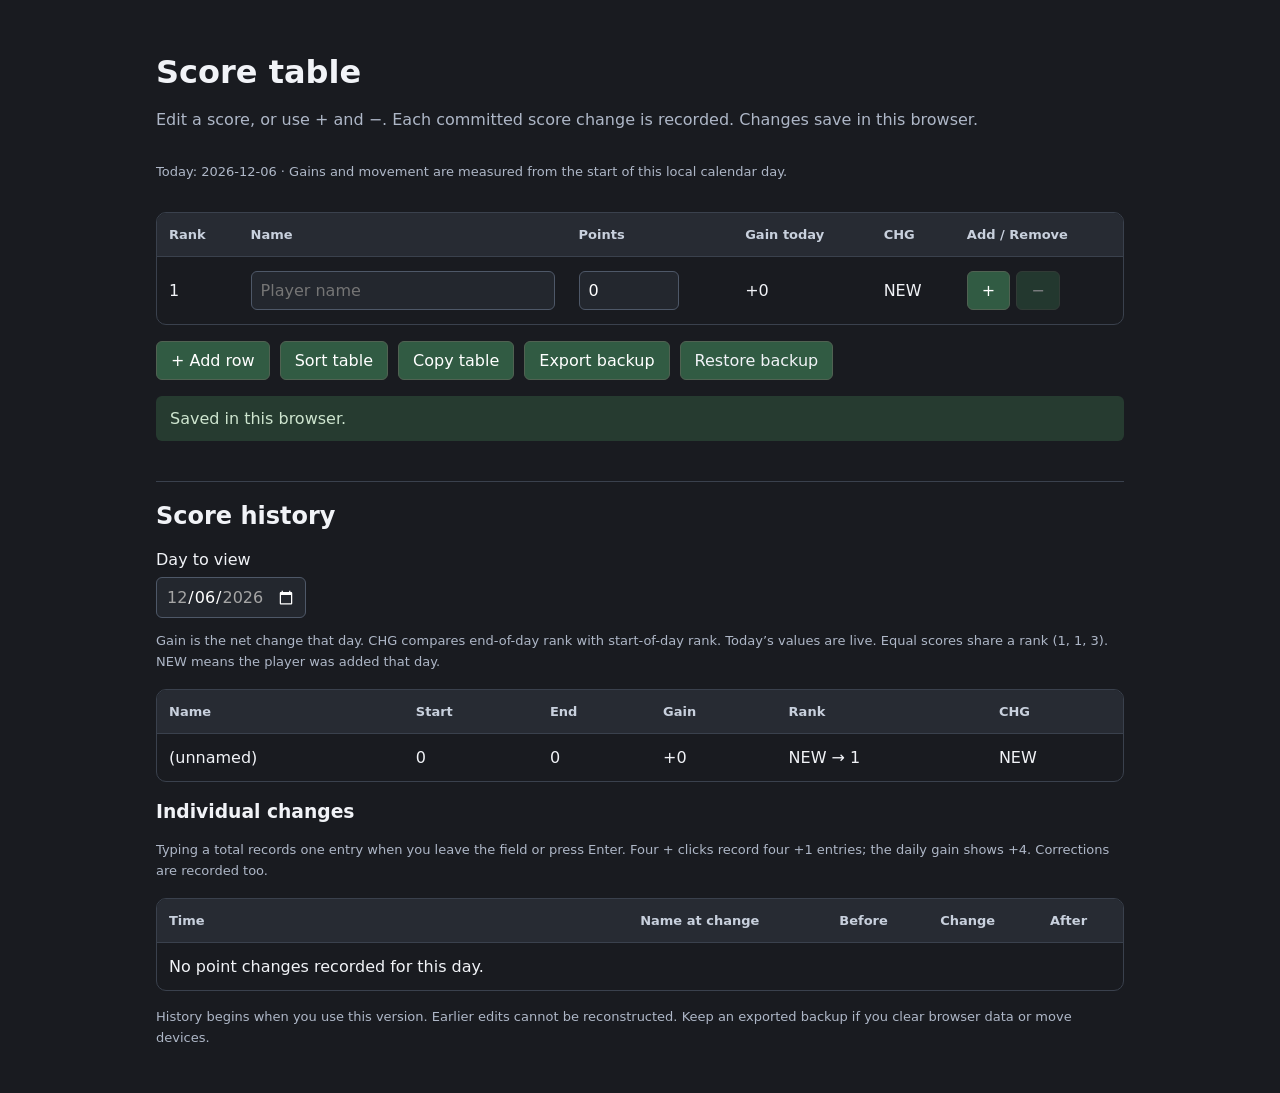
==== format.html @ 57ba02fc "add formatting site." ====
<!DOCTYPE html>
<html lang="en">
<head>
    <meta charset="UTF-8">
    <meta name="viewport" content="width=device-width, initial-scale=1">
    <title>Score table</title>
    <link rel="stylesheet" href="./css/format.css">
    <script src="./js/format.js" defer></script>
</head>
<body class="content">
<h1>Score table</h1>
<p>Edit a score, or use + and −. Each committed score change is recorded. Changes save in this browser.</p>
<p id="dayInfo" class="help"></p>
<div class="table-wrapper">
    <table>
        <thead><tr><th scope="col">Rank</th><th scope="col">Name</th><th scope="col">Points</th><th scope="col">Gain today</th><th scope="col">CHG</th><th scope="col">Add / Remove</th></tr></thead>
        <tbody id="tableData"></tbody>
    </table>
</div>
<div class="actions">
    <button id="addRow" type="button">+ Add row</button>
    <button id="sortTable" type="button">Sort table</button>
    <button id="copyTable" type="button">Copy table</button>
    <button id="exportData" type="button">Export backup</button>
    <label class="file-button">Restore backup<input type="file" id="importData" accept="application/json,.json"></label>
</div>
<p id="message" class="message" role="status" aria-live="polite" hidden></p>
<div id="copyFallback" hidden><label for="copyOutput">Select and copy this table:</label><textarea id="copyOutput" rows="10" readonly></textarea></div>
<section class="history-section">
    <h2>Score history</h2>
    <label for="historyDate">Day to view</label>
    <input type="date" id="historyDate">
    <p class="help">Gain is the net change that day. CHG compares end-of-day rank with start-of-day rank. Today’s values are live. Equal scores share a rank (1, 1, 3). NEW means the player was added that day.</p>
    <div class="table-wrapper"><table><thead><tr><th>Name</th><th>Start</th><th>End</th><th>Gain</th><th>Rank</th><th>CHG</th></tr></thead><tbody id="dailyHistory"></tbody></table></div>
    <h3>Individual changes</h3>
    <p class="help">Typing a total records one entry when you leave the field or press Enter. Four + clicks record four +1 entries; the daily gain shows +4. Corrections are recorded too.</p>
    <div class="table-wrapper"><table><thead><tr><th>Time</th><th>Name at change</th><th>Before</th><th>Change</th><th>After</th></tr></thead><tbody id="eventHistory"></tbody></table></div>
    <p class="help">History begins when you use this version. Earlier edits cannot be reconstructed. Keep an exported backup if you clear browser data or move devices.</p>
</section>
</body>
</html>
---- css/format.css ----
* {
    box-sizing: border-box;
}

body {
    margin: 0;
    padding: 32px 16px;
    background: #191b20;
    color: #f1f3f7;
    font-family: system-ui, sans-serif;
}

.content {
    display: flex;
    flex-direction: column;
    width: 100%;
    max-width: 720px;
    margin: auto;
    align-items: stretch;
}

h1 {
    margin-bottom: 0;
}

p {
    color: #aeb7c7;
    line-height: 1.6;
}

.table-wrapper {
    width: 100%;
    overflow-x: auto;
    margin: 16px 0;
    border: 1px solid #3a414d;
    border-radius: 10px;
}

table {
    border-collapse: collapse;
    width: 100%;
}

th, td {
    padding: 14px 12px;
    text-align: left;
    border-bottom: 1px solid #3a414d;
}

tr:last-child td {
    border-bottom: none;
}

th {
    background: #272b33;
    font-size: 13px;
    color: #c8d0dd;
}

input, button {
    font: inherit;
}

input {
    width: 100%;
    min-width: 90px;
    padding: 9px;
    border: 1px solid #4e5868;
    border-radius: 6px;
    background: #23272e;
    color: white;
}

.points-input {
    width: 100px;
    min-width: 70px;
}

.actions{
    display: flex;
    flex-direction: row;
    justify-content: center;
    gap: 30px;
}

button {
    cursor: pointer;
    border: 1px solid #506252;
    border-radius: 6px;
    padding: 9px 14px;
    background: #315b43;
    color: white;
}

button:hover {
    background: #407655;
}

button:disabled {
    opacity: .45;
    cursor: not-allowed;
}

input:focus-visible, button:focus-visible {
    outline: 2px solid #b7d3a9;
    outline-offset: 3px;
}

.add_remove {
    white-space: nowrap;
}

.add_remove button {
    min-width: 40px;
    margin-right: 6px;
}

.add_remove button:last-child {
    margin-right: 0;
}

#addRow {
    align-self: flex-start;
}

.message {
    padding: 10px 14px;
    border-radius: 6px;
    background: #263b30;
    color: #cee5cf;
}

.message.error {
    background: #4b3030;
    color: #ffd5d5;
}

@media (max-width: 480px) {
    th, td {
        padding: 10px 6px;
    }

    .points-input {
        width: 75px;
    }

    .add_remove button {
        padding: 8px;
        min-width: 32px;
    }
}

/* History and ranking additions; keep the original table style. */
.content { max-width: 1000px; }
.actions { gap: 10px; flex-wrap: wrap; justify-content: flex-start; }
.help { font-size: 13px; }
.rank, .gain, .movement { white-space: nowrap; font-variant-numeric: tabular-nums; }
.up { color: #a7e7b3; }
.down { color: #ffb1ad; }
.history-section { margin-top: 24px; border-top: 1px solid #3a414d; }
#historyDate { display: block; width: auto; margin-top: 8px; color-scheme: dark; }
textarea { display: block; width: 100%; margin-top: 10px; padding: 12px; background: #23272e; color: white; border: 1px solid #4e5868; border-radius: 6px; resize: vertical; }
.file-button { display: inline-flex; align-items: center; padding: 9px 14px; border: 1px solid #506252; border-radius: 6px; background: #315b43; cursor: pointer; }
.file-button input { width: 1px; min-width: 0; height: 1px; opacity: 0; position: absolute; }
.file-button:focus-within { outline: 2px solid #b7d3a9; outline-offset: 3px; }
.file-button:hover { background: #407655; }
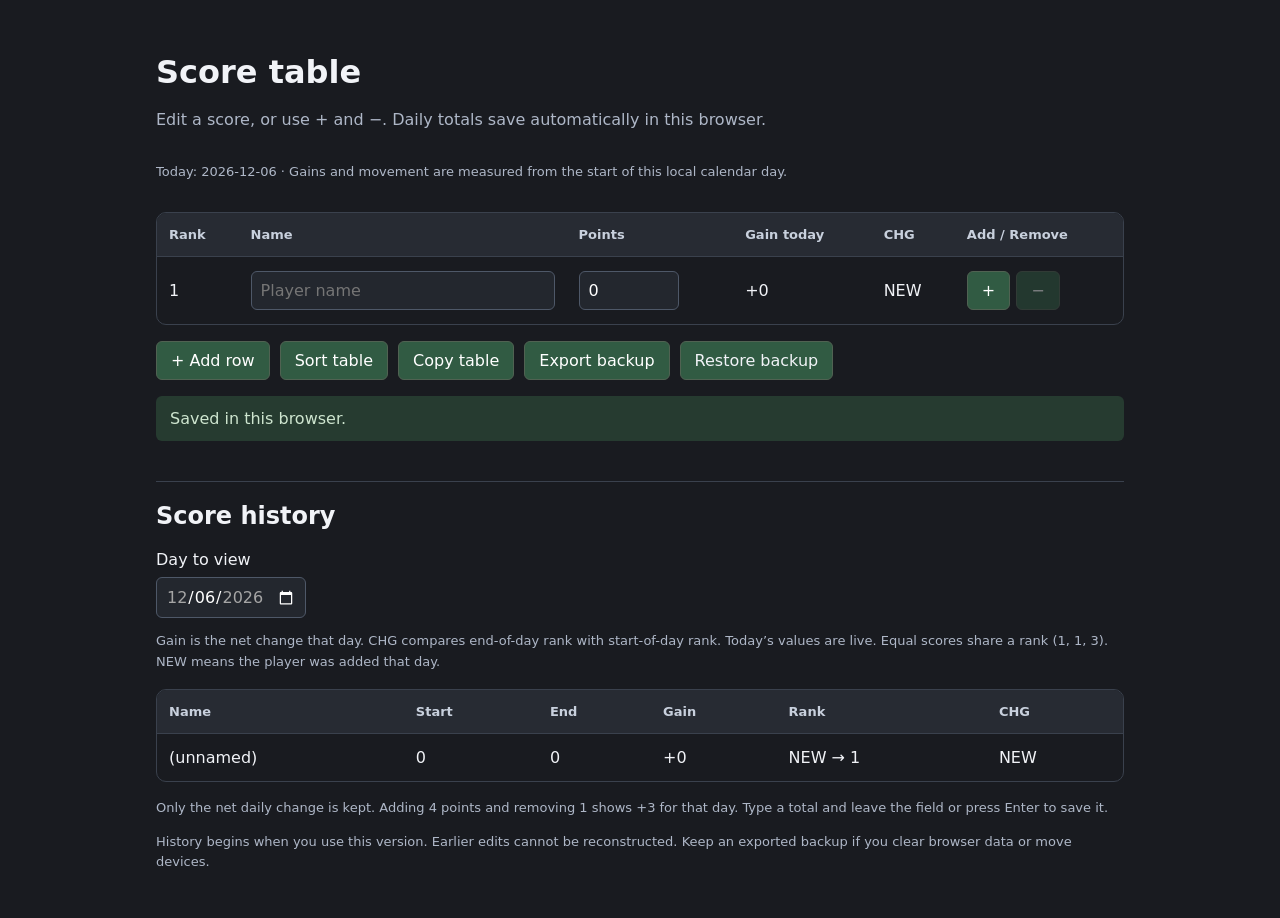
==== commit da245da6: "remove daily, simplify and fix ranking" ====
--- a/format.html
+++ b/format.html
@@ -9,7 +9,7 @@
 </head>
 <body class="content">
 <h1>Score table</h1>
-<p>Edit a score, or use + and −. Each committed score change is recorded. Changes save in this browser.</p>
+<p>Edit a score, or use + and −. Daily totals save automatically in this browser.</p>
 <p id="dayInfo" class="help"></p>
 <div class="table-wrapper">
     <table>
@@ -32,9 +32,7 @@
     <input type="date" id="historyDate">
     <p class="help">Gain is the net change that day. CHG compares end-of-day rank with start-of-day rank. Today’s values are live. Equal scores share a rank (1, 1, 3). NEW means the player was added that day.</p>
     <div class="table-wrapper"><table><thead><tr><th>Name</th><th>Start</th><th>End</th><th>Gain</th><th>Rank</th><th>CHG</th></tr></thead><tbody id="dailyHistory"></tbody></table></div>
-    <h3>Individual changes</h3>
-    <p class="help">Typing a total records one entry when you leave the field or press Enter. Four + clicks record four +1 entries; the daily gain shows +4. Corrections are recorded too.</p>
-    <div class="table-wrapper"><table><thead><tr><th>Time</th><th>Name at change</th><th>Before</th><th>Change</th><th>After</th></tr></thead><tbody id="eventHistory"></tbody></table></div>
+    <p class="help">Only the net daily change is kept. Adding 4 points and removing 1 shows +3 for that day. Type a total and leave the field or press Enter to save it.</p>
     <p class="help">History begins when you use this version. Earlier edits cannot be reconstructed. Keep an exported backup if you clear browser data or move devices.</p>
 </section>
 </body>
